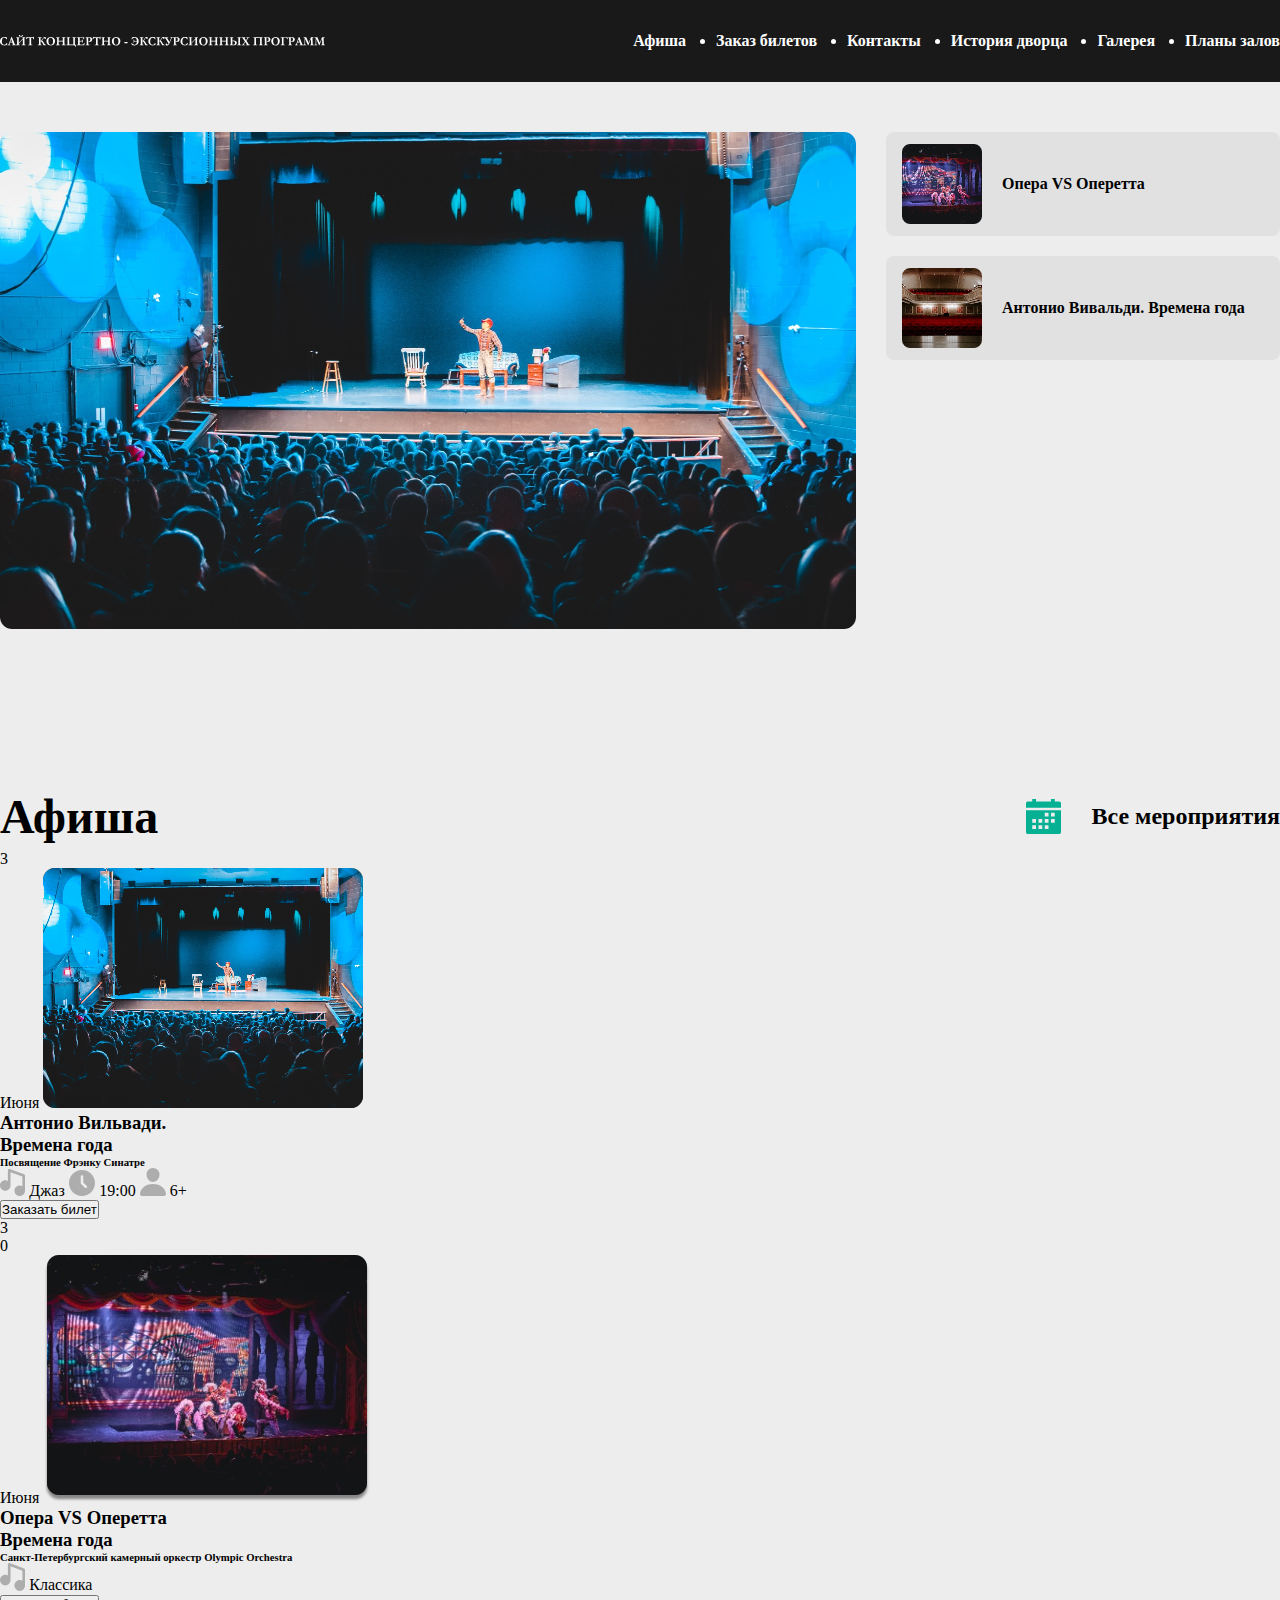
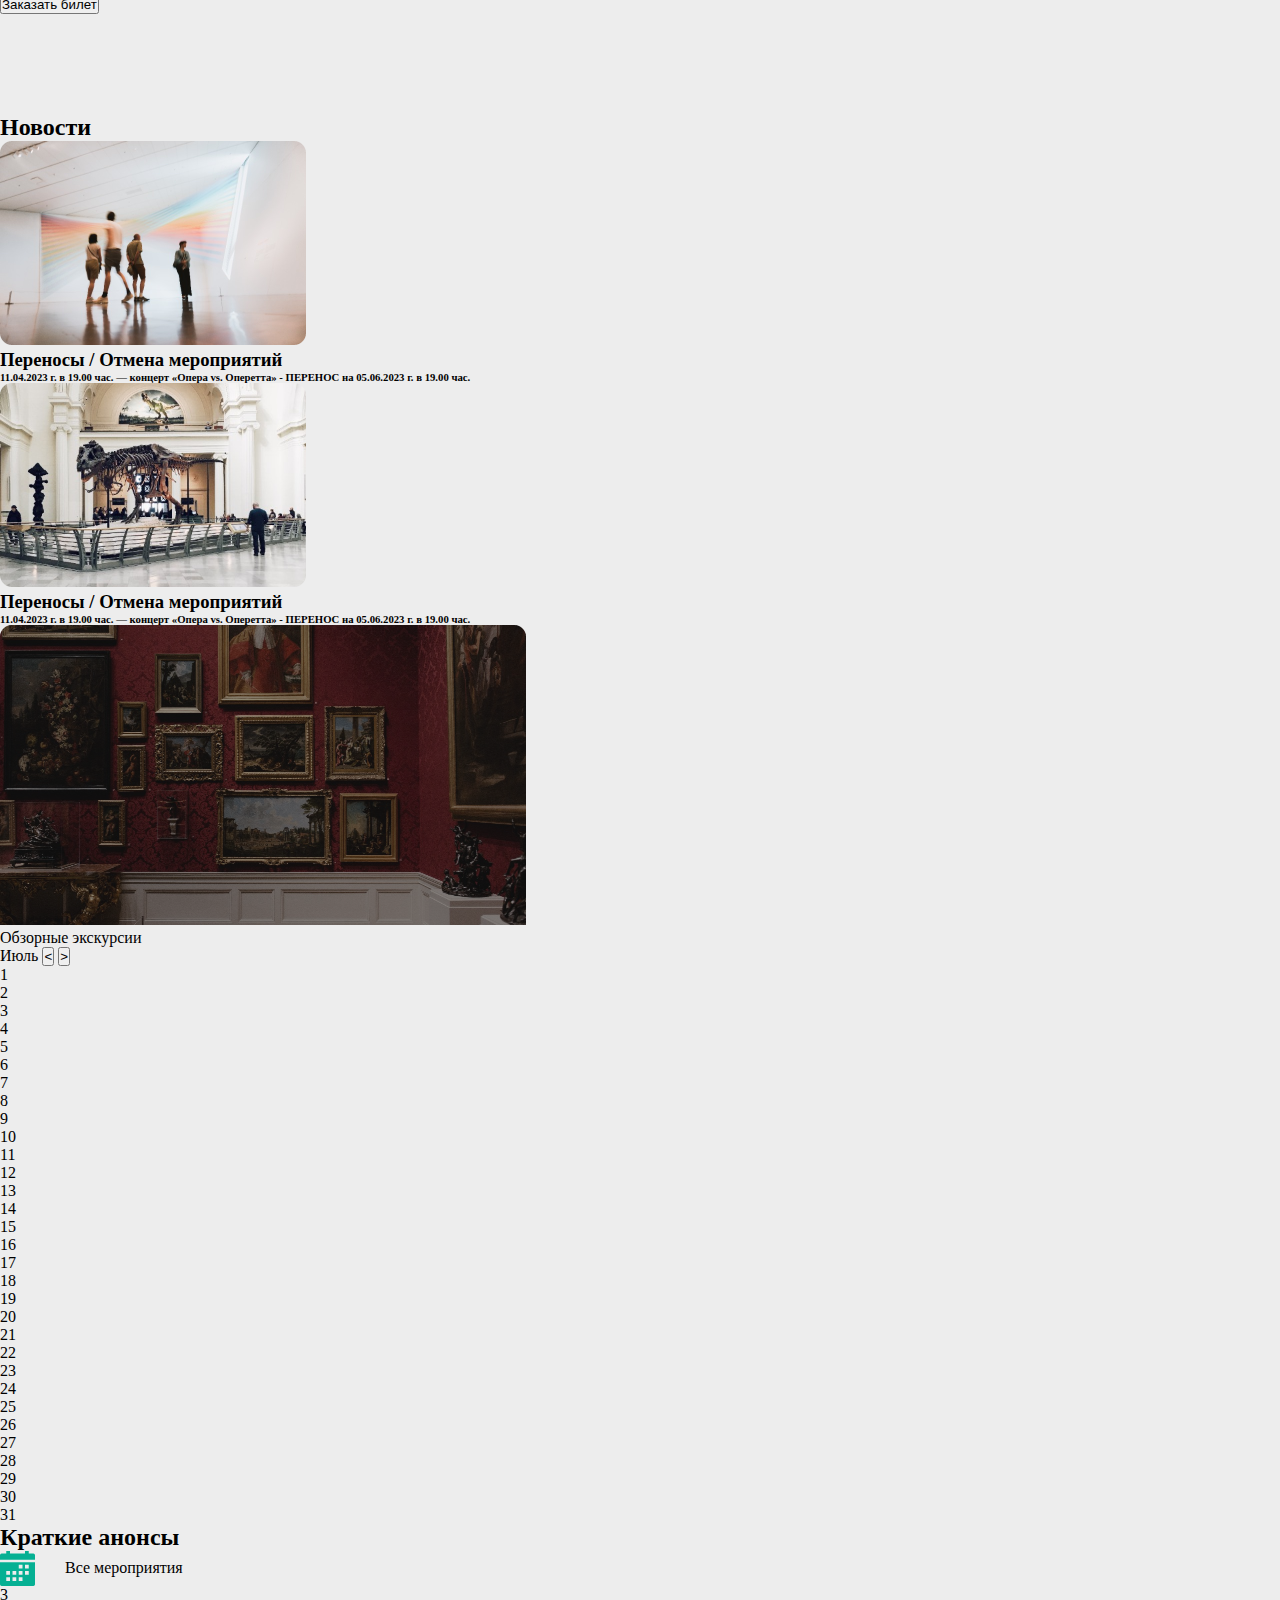
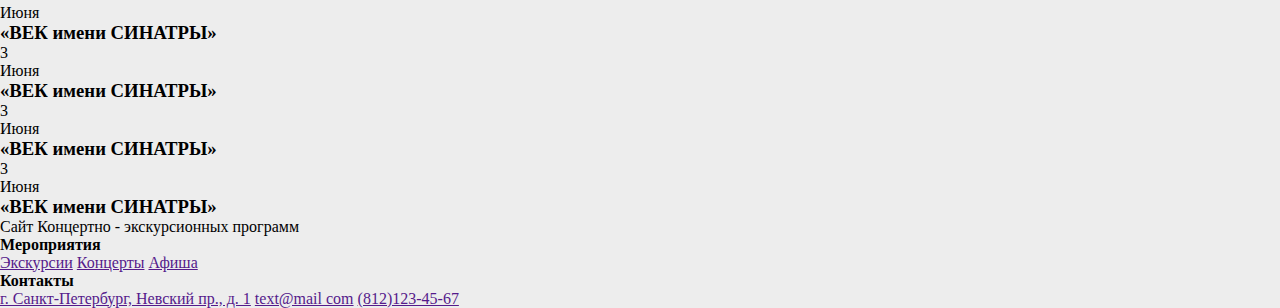
==== work_1/index.html @ 7ea6c407 "Add files via upload" ====
<!DOCTYPE html>
<html lang="en">
<head>
	<meta charset="UTF-8">
	<meta name="viewport" content="width=device-width, initial-scale=1.0">
	<title>Afisha</title>
	<link rel="stylesheet" href="assets/style/style.css">
</head>
<body>
	<header>
		<div class="header__container">
			<img src="assets/img/logo.svg" alt="logo" class="logo"/>

		<nav>
			<ul>
				<li><a href="#">Афиша</a></li>
				<li><a href="#">Заказ билетов</a></li>
				<li><a href="#">Контакты</a></li>
				<li><a href="#">История дворца</a></li>
				<li><a href="#">Галерея</a></li>
				<li><a href="#">Планы залов</a></li>
			</ul>
		</nav>
		</div>
	</header>

	<main>
		<section class="slider">
			<figure class="slider__item">
				<img src="assets/img/slider__main-image.png" alt="slider image">
			</figure>

			<div class="slider__items">
				<figure class="slider__item">
				<img src="assets/img/slider__image-1.png" alt="slider image">
				<figcaption>Опера VS Оперетта</figcaption>
			</figure>

			<figure class="slider__item">
				<img src="assets/img/slider__image-2.png" alt="slider image">
				<figcaption>Антонио Вивальди. Времена года</figcaption>
			</figure>
			</div>
		</section>

		<section class="poster">
			<div class="poster__header">
				<h2 class="poster__title">Афиша</h2>
				<div class="poster__filter">
					<img src="assets/img/Vector.png" alt="vector calender" class="poster__filter-img">
					<span class="poster__filter-title">Все мероприятия</span>
				</div>
			</div>

			<div class="poster__main">
				<article class="poster__item">
					<time>3<br/>Июня</time>
					<img src="assets/img/poster__image-1.png" alt="poster img"/>
					<h3>Антонио Вильвади.<br/>
					Времена года</h3>
					<h6>Посвящение Фрэнку Синатре</h6>

					<div class="poster__options">
						<img src="assets/img/Vector-2.svg" alt="Vector" />
						<span>Джаз</span>

						<img src="assets/img/Vector-1.svg" alt="vector"/>
						<span>19:00</span>

						<img src="assets/img/Vector.svg" alt="Vector">
						<span>6+</span>
					</div>

					<button>Заказать билет</button>
				</article>

				<article class="poster__item">
					<time>3<br/>0<br/>Июня</time>
					<img src="assets/img/poster__image-2.png" alt="poster img"/>
					<h3>Опера VS Оперетта<br/>
					Времена года</h3>
					<h6>Санкт-Петербургский камерный оркестр Olympic Orchestra</h6>

					<div class="poster__options">
						<img src="assets/img/Vector-2.svg" alt="Vector" />
						<span>Классика</span>
					</div>

					<button>Заказать билет</button>
				</article>
			</div>
		</section>


		<section class="news">
			<h2>Новости</h2>

			<article class="news__item">
				<img src="assets/img/news__image-1.png" alt="news image">
				<h3>Переносы / Отмена мероприятий</h3>
				<h6>11.04.2023 г. в 19.00 час. — концерт «Опера vs. Оперетта» - ПЕРЕНОС на 05.06.2023 г. в 19.00 час.</h6>
			</article>

			<article class="news__item">
				<img src="assets/img/news__image-2.png" alt="news image">
				<h3>Переносы / Отмена мероприятий</h3>
				<h6>11.04.2023 г. в 19.00 час. — концерт «Опера vs. Оперетта» - ПЕРЕНОС на 05.06.2023 г. в 19.00 час.</h6>
			</article>
		</section>

		<div class="calendar">
			<figure>
				<img src="assets/img/calendar__image.png" alt="calendar image" />
				<figcaption>Обзорные экскурсии</figcaption>
			</figure>
			<div class="calendar__main">
				<div class="calendar__controll">
					<span>Июль</span>
					<button><</button>
					<button>></button>
				</div>

				<ul>
					<li>1</li>
					<li>2</li>
					<li>3</li>
					<li>4</li>
					<li>5</li>
					<li>6</li>
					<li>7</li>
					<li>8</li>
					<li>9</li>
					<li>10</li>
					<li>11</li>
					<li>12</li>
					<li>13</li>
					<li>14</li>
					<li>15</li>
					<li>16</li>
					<li>17</li>
					<li>18</li>
					<li>19</li>
					<li>20</li>
					<li>21</li>
					<li>22</li>
					<li>23</li>
					<li>24</li>
					<li>25</li>
					<li>26</li>
					<li>27</li>
					<li>28</li>
					<li>29</li>
					<li>30</li>
					<li>31</li>
				</ul>
			</div>
		</div>


		<section class="announcement">
			<div class="announcement__header">
				<h2>Краткие анонсы</h2>

				<div class="poster__filter">
					<img src="assets/img/Vector.png" alt="vector calender">
					<span>Все мероприятия</span>
				</div>
			</div>

			<div class="announcement__main">
				<time>3<br/>Июня</time>
				<h3>«ВЕК имени СИНАТРЫ»</h3>

				<time>3<br/>Июня</time>
				<h3>«ВЕК имени СИНАТРЫ»</h3>

				<time>3<br/>Июня</time>
				<h3>«ВЕК имени СИНАТРЫ»</h3>

				<time>3<br/>Июня</time>
				<h3>«ВЕК имени СИНАТРЫ»</h3>
			</div>
		</section>
	</main>

	<footer>
		<span class="logo">
			Сайт Концертно - экскурсионных программ
		</span>

		<div class="footer__col-1">
			<h4>Мероприятия</h4>
			<a href="">Экскурсии</a>
			<a href="">Концерты</a>
			<a href="">Афиша</a>
		</div>

		<div class="footer__col-2">
			<h4>Контакты</h4>

			<a href="">г. Санкт-Петербург, Невский пр., д. 1</a>
			<a href="">text@mail
			com</a>

			<a href="">(812)123-45-67</a>
		</div>
	</footer>

	<script src="assets/script/main.js"></script>
</body>
</html>
---- work_1/assets/style/style.css ----
:root{
	--background-black: rgb(25, 25, 25);
	--background--accent: rgb(5, 176, 147);
	--background-grey: rgba(25, 25, 25, 0.05);
}
*{
	padding: 0;
	margin: 0;
	box-sizing: border-box;
}
body{
	background: rgb(237, 237, 237);
}

header{
	background: var(--background-black);
}
.header__container{
	max-width: 1296px;
	margin: auto;
	padding: 32px 0;
	display: flex;
	justify-content: space-between;
}
header ul{
	display: flex;
	gap:30px;
}

header li{
	font-size: 16px;
	font-weight: 600;
	color: white;
}
header li:first-child{
	list-style: none;
}

header a{
	text-decoration: none;
	color: white;
}

main{
	max-width: 1296px;
	margin: 0 auto;
}


.slider{
	display:flex;
	gap:30px;
	margin: 50px auto;
	font-size: 16px;
	font-weight: 600;
}
.slider__items .slider__item{
	display: flex;
	align-items: center;
	background: var(--background-grey);
	border-radius: 8px;
	padding: 12px 16px;
	gap:20px;
}
.slider__items{
	display: flex;
	flex-direction: column;
	gap:20px;
	width: 100%;
}

.poster{
	padding: 100px 0;
}
.poster__title{
	font-size: 48px;
	font-weight: 700;
	line-height: 140%;
	letter-spacing: 0;
}
.poster__header{
	display: flex;
	justify-content: space-between;
}
.poster__filter-title{
	font-size: 24px;
	font-weight: 700;
}
.poster__filter-img{
	width: 35px;
	height: 35px;
}
.poster__filter{
	display: flex;
	align-items: center;
	gap: 30px;
}
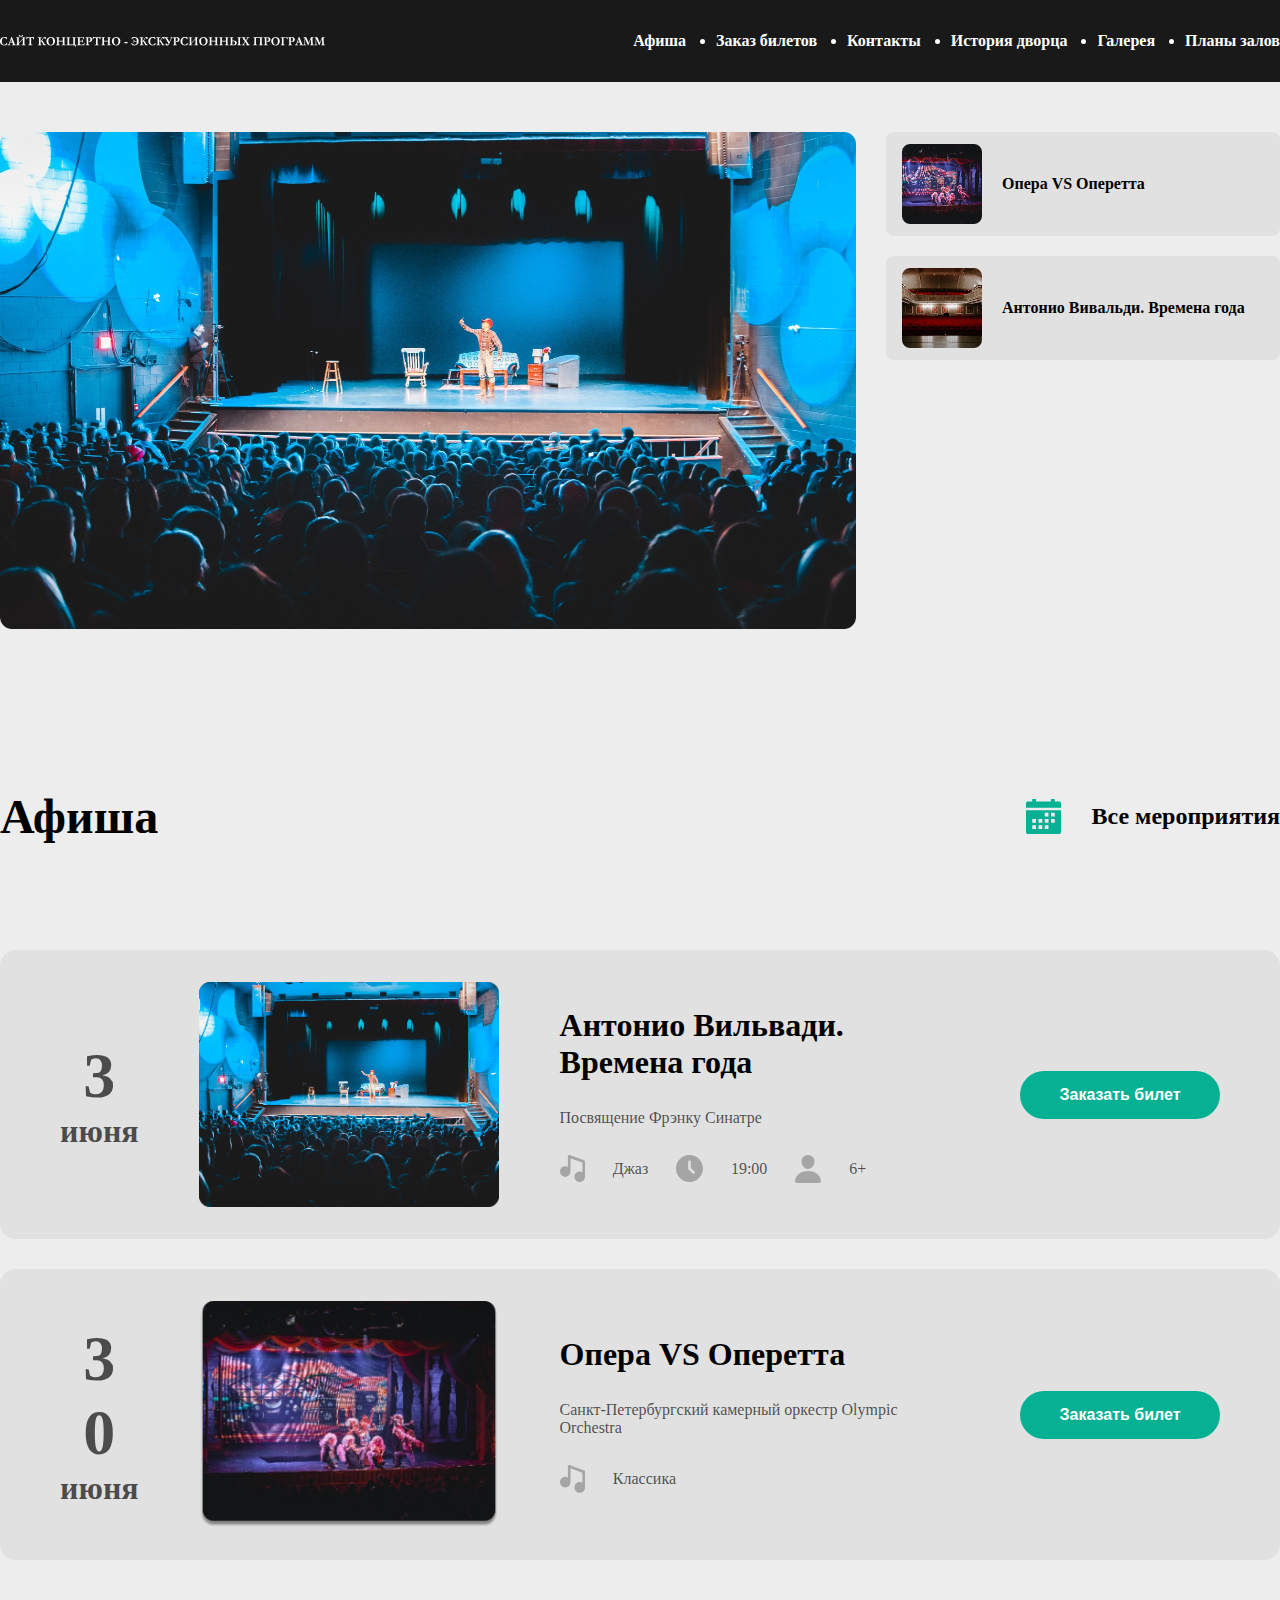
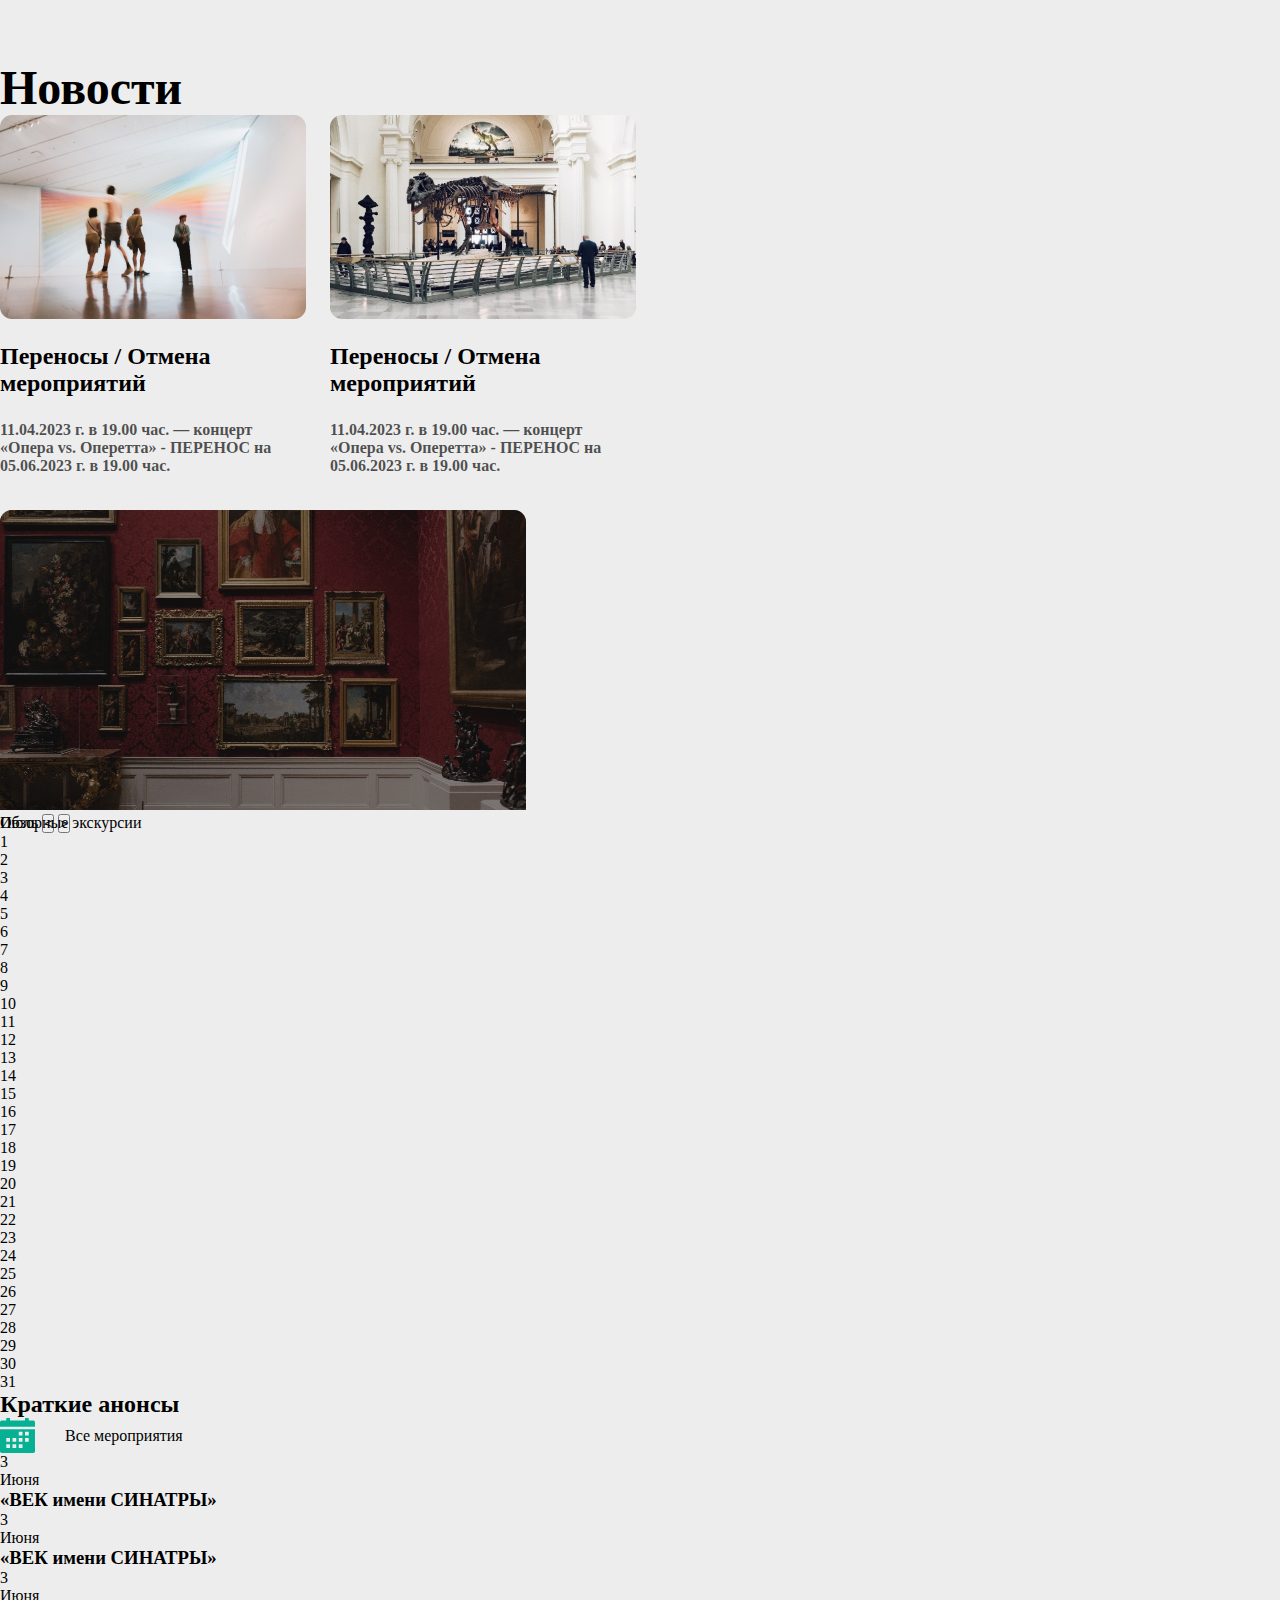
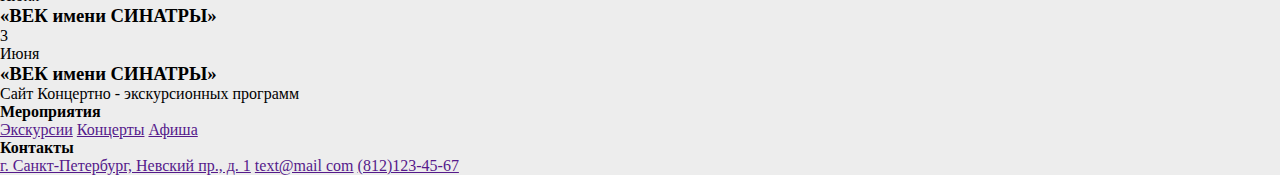
==== commit 1ac4d5dc: "Add files via upload" ====
--- a/work_1/index.html
+++ b/work_1/index.html
@@ -54,40 +54,50 @@
 
 			<div class="poster__main">
 				<article class="poster__item">
-					<time>3<br/>Июня</time>
-					<img src="assets/img/poster__image-1.png" alt="poster img"/>
-					<h3>Антонио Вильвади.<br/>
-					Времена года</h3>
-					<h6>Посвящение Фрэнку Синатре</h6>
-
-					<div class="poster__options">
-						<img src="assets/img/Vector-2.svg" alt="Vector" />
-						<span>Джаз</span>
-
-						<img src="assets/img/Vector-1.svg" alt="vector"/>
-						<span>19:00</span>
-
-						<img src="assets/img/Vector.svg" alt="Vector">
-						<span>6+</span>
+					<time><span class="poster__day">3</span><br/><span class="poster__month">июня</span></time>
+					<img src="assets/img/poster__image-1.png" alt="poster img" class="poster__img" />
+					<div class="poster__info">
+						<h3 class="poster-item__title">Антонио Вильвади. Времена года</h3>
+					<h6 class="poster-item__subtitle">Посвящение Фрэнку Синатре</h6>
+
+						<div class="poster__options">
+							<img src="assets/img/Vector-2.svg" alt="Vector" />
+							<span>Джаз</span>
+
+							<img src="assets/img/Vector-1.svg" alt="vector"/>
+							<span>19:00</span>
+
+							<img src="assets/img/Vector.svg" alt="Vector">
+							<span>6+</span>
+						</div>
 					</div>
 
-					<button>Заказать билет</button>
+		
+
+<button class="poster-item__button">Заказать билет</button>
 				</article>
 
+
 				<article class="poster__item">
-					<time>3<br/>0<br/>Июня</time>
-					<img src="assets/img/poster__image-2.png" alt="poster img"/>
-					<h3>Опера VS Оперетта<br/>
-					Времена года</h3>
-					<h6>Санкт-Петербургский камерный оркестр Olympic Orchestra</h6>
-
-					<div class="poster__options">
-						<img src="assets/img/Vector-2.svg" alt="Vector" />
-						<span>Классика</span>
+					<time><span class="poster__day">3 <br/> 0</span><br/><span class="poster__month">июня</span></time>
+					<img src="assets/img/poster__image-2.png" alt="poster img" class="poster__img" />
+
+					<div class="poster__info">
+						<h3 class="poster-item__title">Опера VS Оперетта</h3>
+					<h6 class="poster-item__subtitle">Санкт-Петербургский камерный оркестр Olympic Orchestra</h6>
+
+						<div class="poster__options">
+							<img src="assets/img/Vector-2.svg" alt="Vector" />
+							<span>Классика</span>
+						</div>
 					</div>
 
-					<button>Заказать билет</button>
+		
+
+<button class="poster-item__button">Заказать билет</button>
 				</article>
+
+				
 			</div>
 		</section>
 
@@ -95,7 +105,8 @@
 		<section class="news">
 			<h2>Новости</h2>
 
-			<article class="news__item">
+			<div class="news__items">
+				<article class="news__item">
 				<img src="assets/img/news__image-1.png" alt="news image">
 				<h3>Переносы / Отмена мероприятий</h3>
 				<h6>11.04.2023 г. в 19.00 час. — концерт «Опера vs. Оперетта» - ПЕРЕНОС на 05.06.2023 г. в 19.00 час.</h6>
@@ -106,10 +117,11 @@
 				<h3>Переносы / Отмена мероприятий</h3>
 				<h6>11.04.2023 г. в 19.00 час. — концерт «Опера vs. Оперетта» - ПЕРЕНОС на 05.06.2023 г. в 19.00 час.</h6>
 			</article>
+			</div>
 		</section>
 
 		<div class="calendar">
-			<figure>
+			<figure class="calendar__image">
 				<img src="assets/img/calendar__image.png" alt="calendar image" />
 				<figcaption>Обзорные экскурсии</figcaption>
 			</figure>
--- a/work_1/assets/style/style.css
+++ b/work_1/assets/style/style.css
@@ -1,7 +1,8 @@
 :root{
 	--background-black: rgb(25, 25, 25);
-	--background--accent: rgb(5, 176, 147);
+	--background-accent: rgb(5, 176, 147);
 	--background-grey: rgba(25, 25, 25, 0.05);
+	--black-075: rgba(25,25,25,0.75);
 }
 *{
 	padding: 0;
@@ -94,4 +95,111 @@
 	display: flex;
 	align-items: center;
 	gap: 30px;
+}
+
+
+.poster__main{
+	display: flex;
+	flex-direction: column;
+	gap:30px;
+	margin-top: 100px;
+}
+.poster__item{
+	display: flex;
+	align-items: center;
+	justify-content: space-between;
+	background: var(--background-grey);
+	padding: 32px 60px;
+	border-radius: 16px;
+}
+.poster__item time{
+	text-align: center;
+}
+.poster__day{
+	font-size: 64px;
+	font-weight: 700;
+	color: var(--black-075);
+}
+.poster__month{
+	font-size: 32px;
+	font-weight: 700;
+	color: var(--black-075);
+}
+.poster-item__title{
+	font-size: 32px;
+	font-weight: 700;
+}
+.poster-item__subtitle{
+	font-size: 16px;
+	font-weight: 400;
+	color: var(--black-075);
+}
+.poster__options{
+	color: var(--black-075);
+	display: flex;
+	gap: 28px;
+	font-size: 16px;
+	align-items: center;
+}
+.poster-item__button{
+	background: var(--background-accent);
+	border-radius: 50px;
+	padding: 15px 30px;
+	color: white;
+	font-size: 16px;
+	font-weight: 600;
+	border: none;
+	cursor: pointer;
+	width: 200px;
+	white-space: nowrap;
+}
+.poster__info{
+	display: flex;
+	flex-direction: column;
+	gap: 28px;
+	width: 400px;
+}
+.poster__img{
+	max-width: 300px;
+}
+
+
+.news__items{
+	display: flex;
+	gap: 24px;
+}
+.news h2{
+	font-size: 48px;
+	font-weight: 700;
+}
+.news{
+	display: inline-block;
+}
+.news__item{
+	display: flex;
+	flex-direction: column;
+	gap:24px;
+	width: 306px;
+	height: 395px;
+}
+.news__item h3{
+	font-size: 24px;
+	font-weight: 700;
+}
+.news__item h6{
+	font-size: 16px;
+	color: var(--black-075);
+}
+
+
+.calendar__image{
+	position: relative;
+}
+.calender__image img{
+	width: 100%;
+	height: 100%;
+	object-fit: cover;
+}
+.calendar__image figcaption{
+	position: absolute;
 }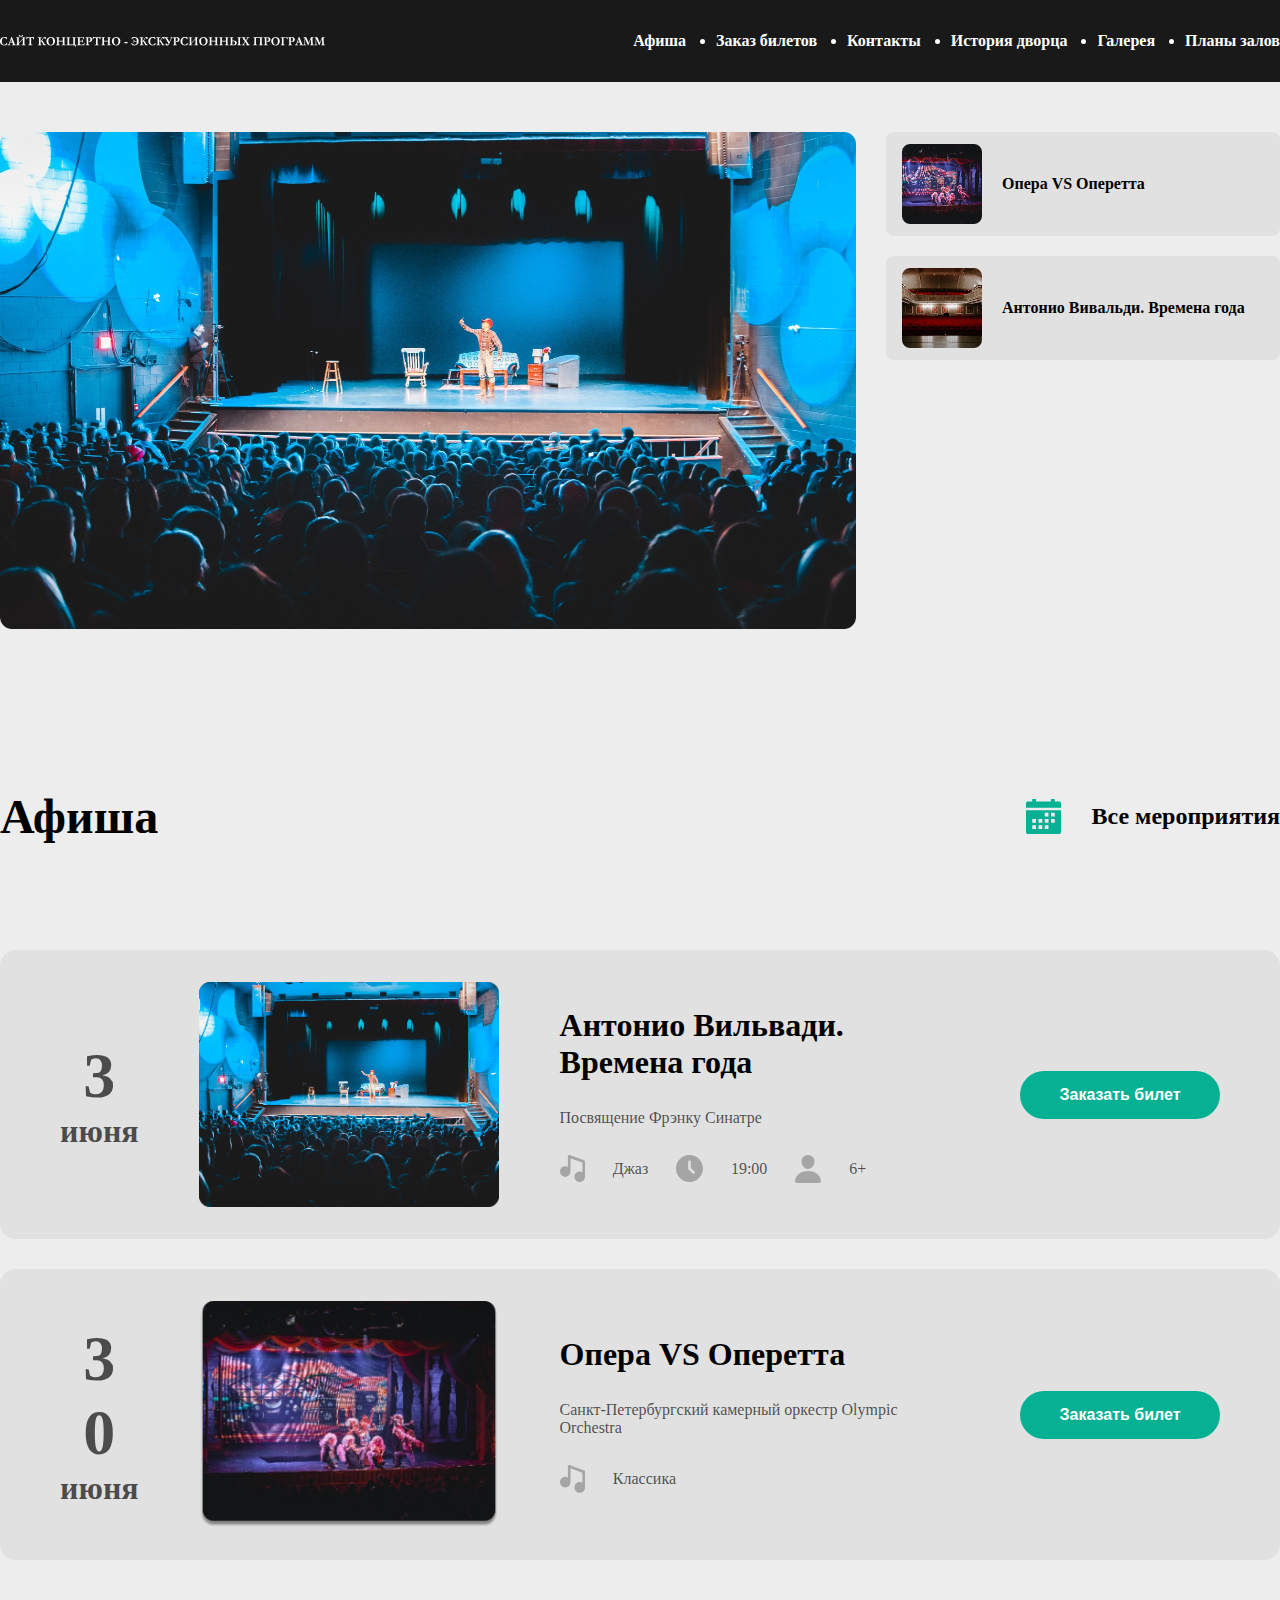
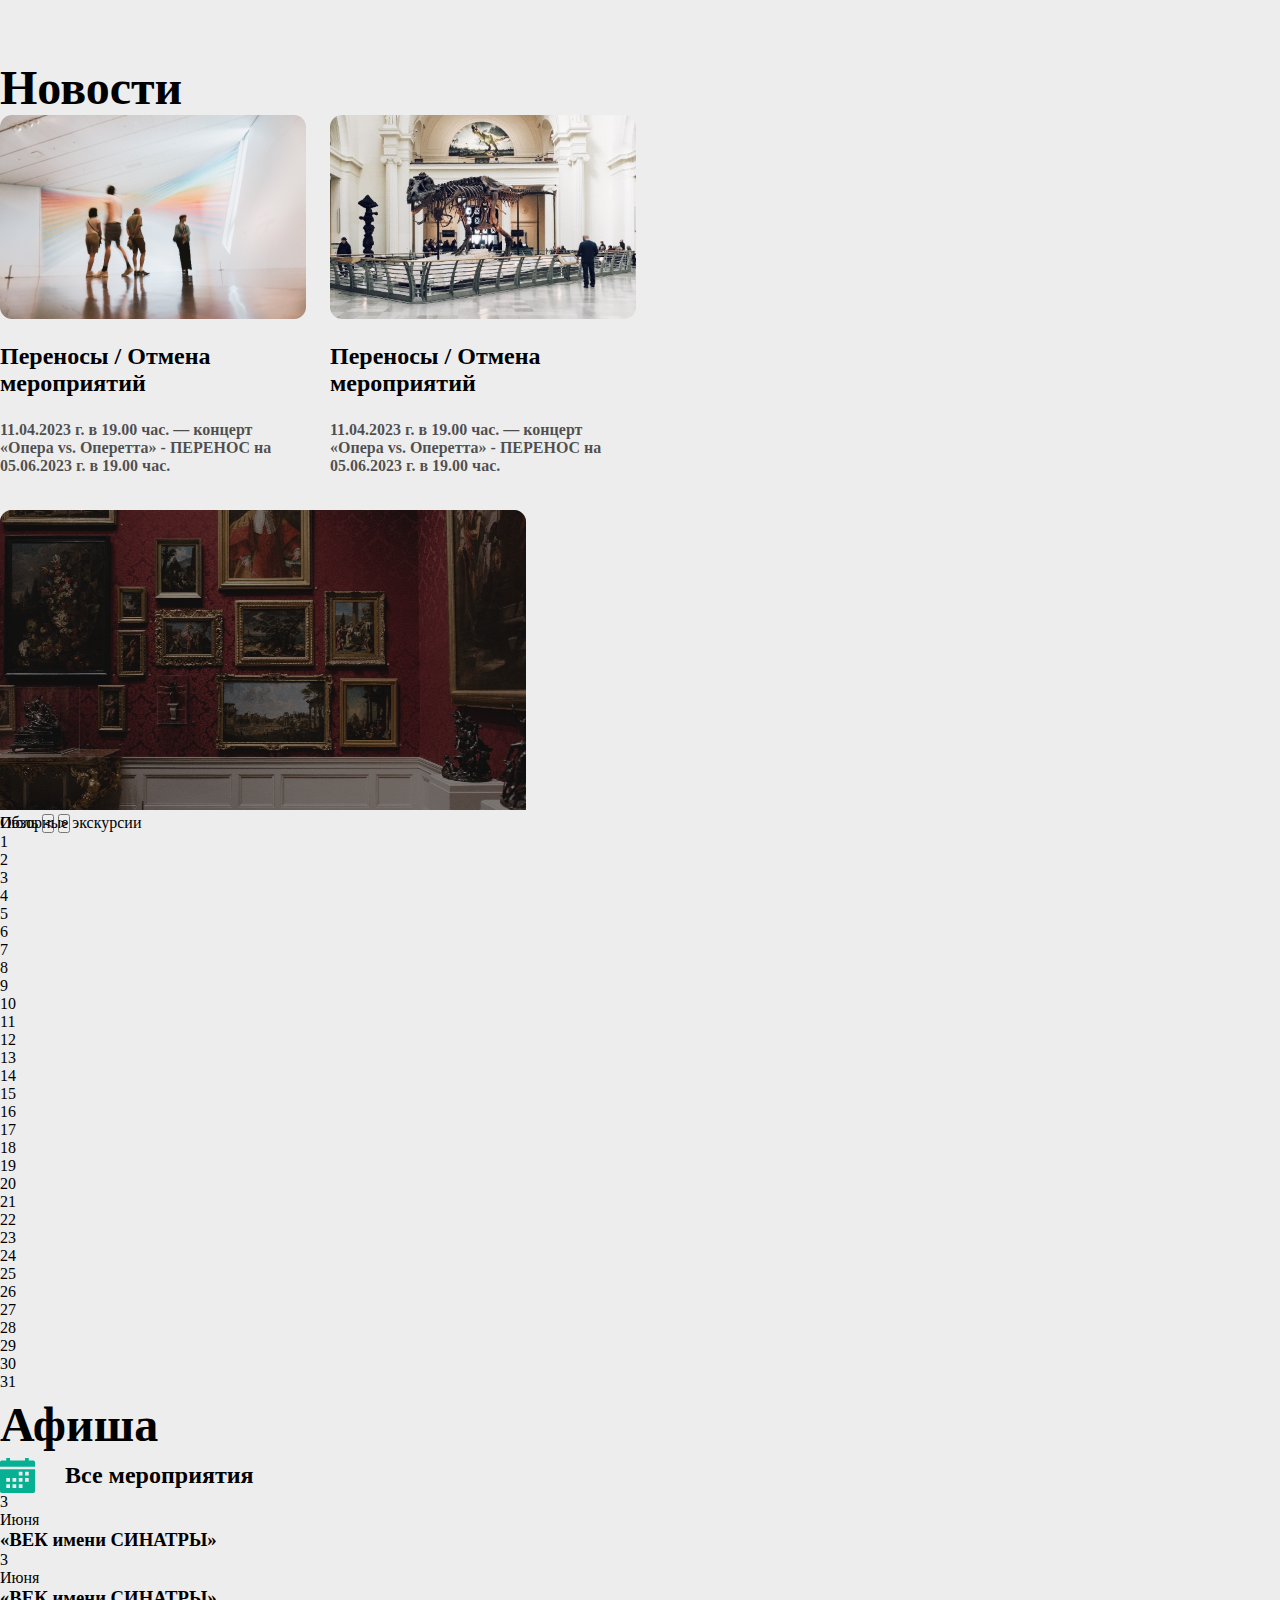
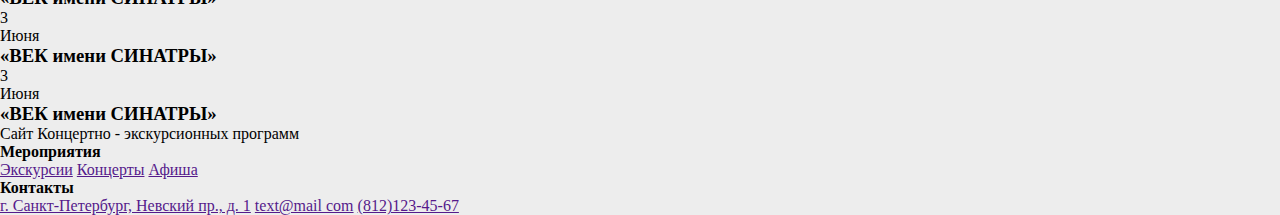
==== commit ecc3516d: "Add files via upload" ====
--- a/work_1/index.html
+++ b/work_1/index.html
@@ -127,42 +127,42 @@
 			</figure>
 			<div class="calendar__main">
 				<div class="calendar__controll">
-					<span>Июль</span>
-					<button><</button>
-					<button>></button>
+					<span class="calendar__month">Июль</span>
+					<button class="controll__prev"><</button>
+					<button class="controll__next">></button>
 				</div>
 
-				<ul>
+				<ul class="calendar__day">
 					<li>1</li>
-					<li>2</li>
+					<li class="calendar__active">2</li>
 					<li>3</li>
 					<li>4</li>
-					<li>5</li>
+					<li class="calendar__active">5</li>
 					<li>6</li>
-					<li>7</li>
+					<li class="calendar__active">7</li>
 					<li>8</li>
-					<li>9</li>
+					<li class="calendar__active">9</li>
 					<li>10</li>
 					<li>11</li>
-					<li>12</li>
+					<li class="calendar__active">12</li>
 					<li>13</li>
-					<li>14</li>
+					<li class="calendar__active">14</li>
 					<li>15</li>
-					<li>16</li>
+					<li class="calendar__active">16</li>
 					<li>17</li>
 					<li>18</li>
-					<li>19</li>
+					<li class="calendar__active">19</li>
 					<li>20</li>
-					<li>21</li>
+					<li class="calendar__active">21</li>
 					<li>22</li>
-					<li>23</li>
+					<li class="calendar__active">23</li>
 					<li>24</li>
 					<li>25</li>
-					<li>26</li>
+					<li class="calendar__active">26</li>
 					<li>27</li>
-					<li>28</li>
+					<li class="calendar__active">28</li>
 					<li>29</li>
-					<li>30</li>
+					<li class="calendar__active">30</li>
 					<li>31</li>
 				</ul>
 			</div>
@@ -171,12 +171,10 @@
 
 		<section class="announcement">
 			<div class="announcement__header">
-				<h2>Краткие анонсы</h2>
-
+				<h2 class="poster__title">Афиша</h2>
 				<div class="poster__filter">
-					<img src="assets/img/Vector.png" alt="vector calender">
-					<span>Все мероприятия</span>
-				</div>
+					<img src="assets/img/Vector.png" alt="vector calender" class="poster__filter-img">
+					<span class="poster__filter-title">Все мероприятия</span>
 			</div>
 
 			<div class="announcement__main">
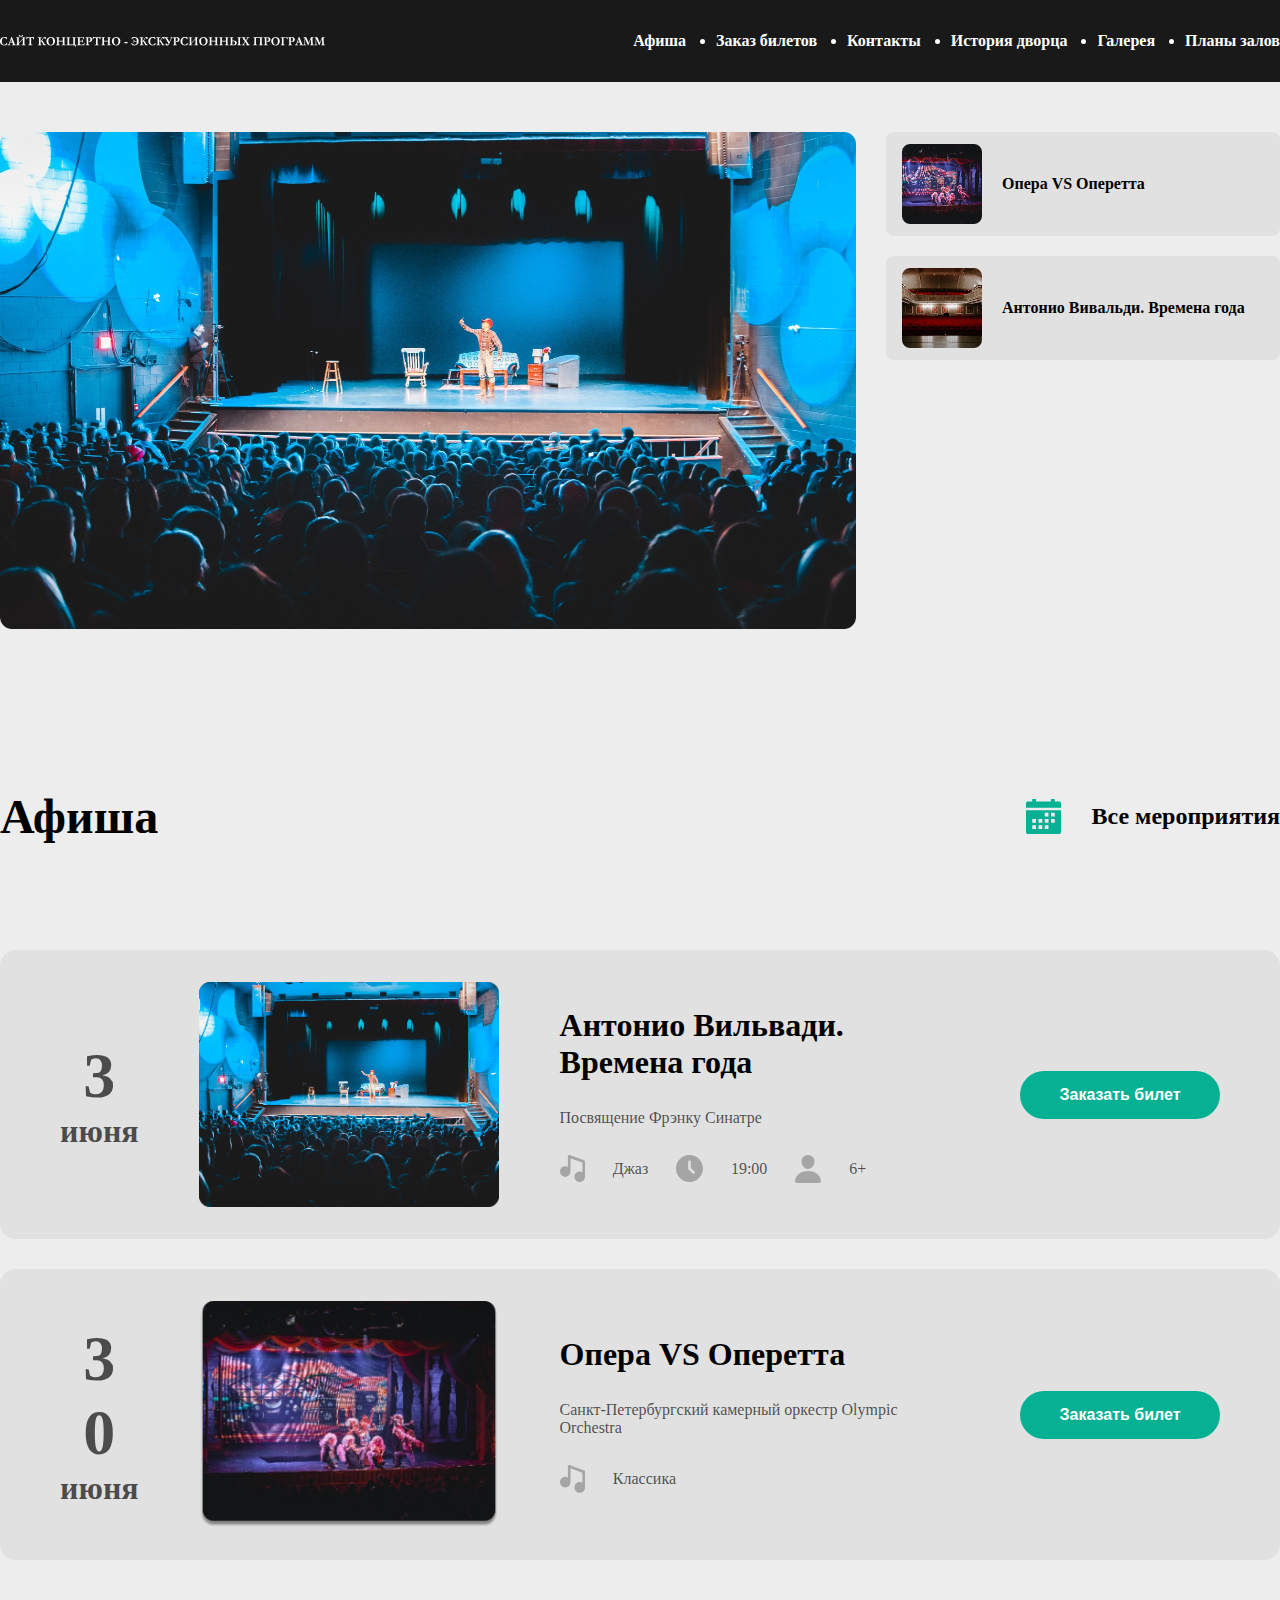
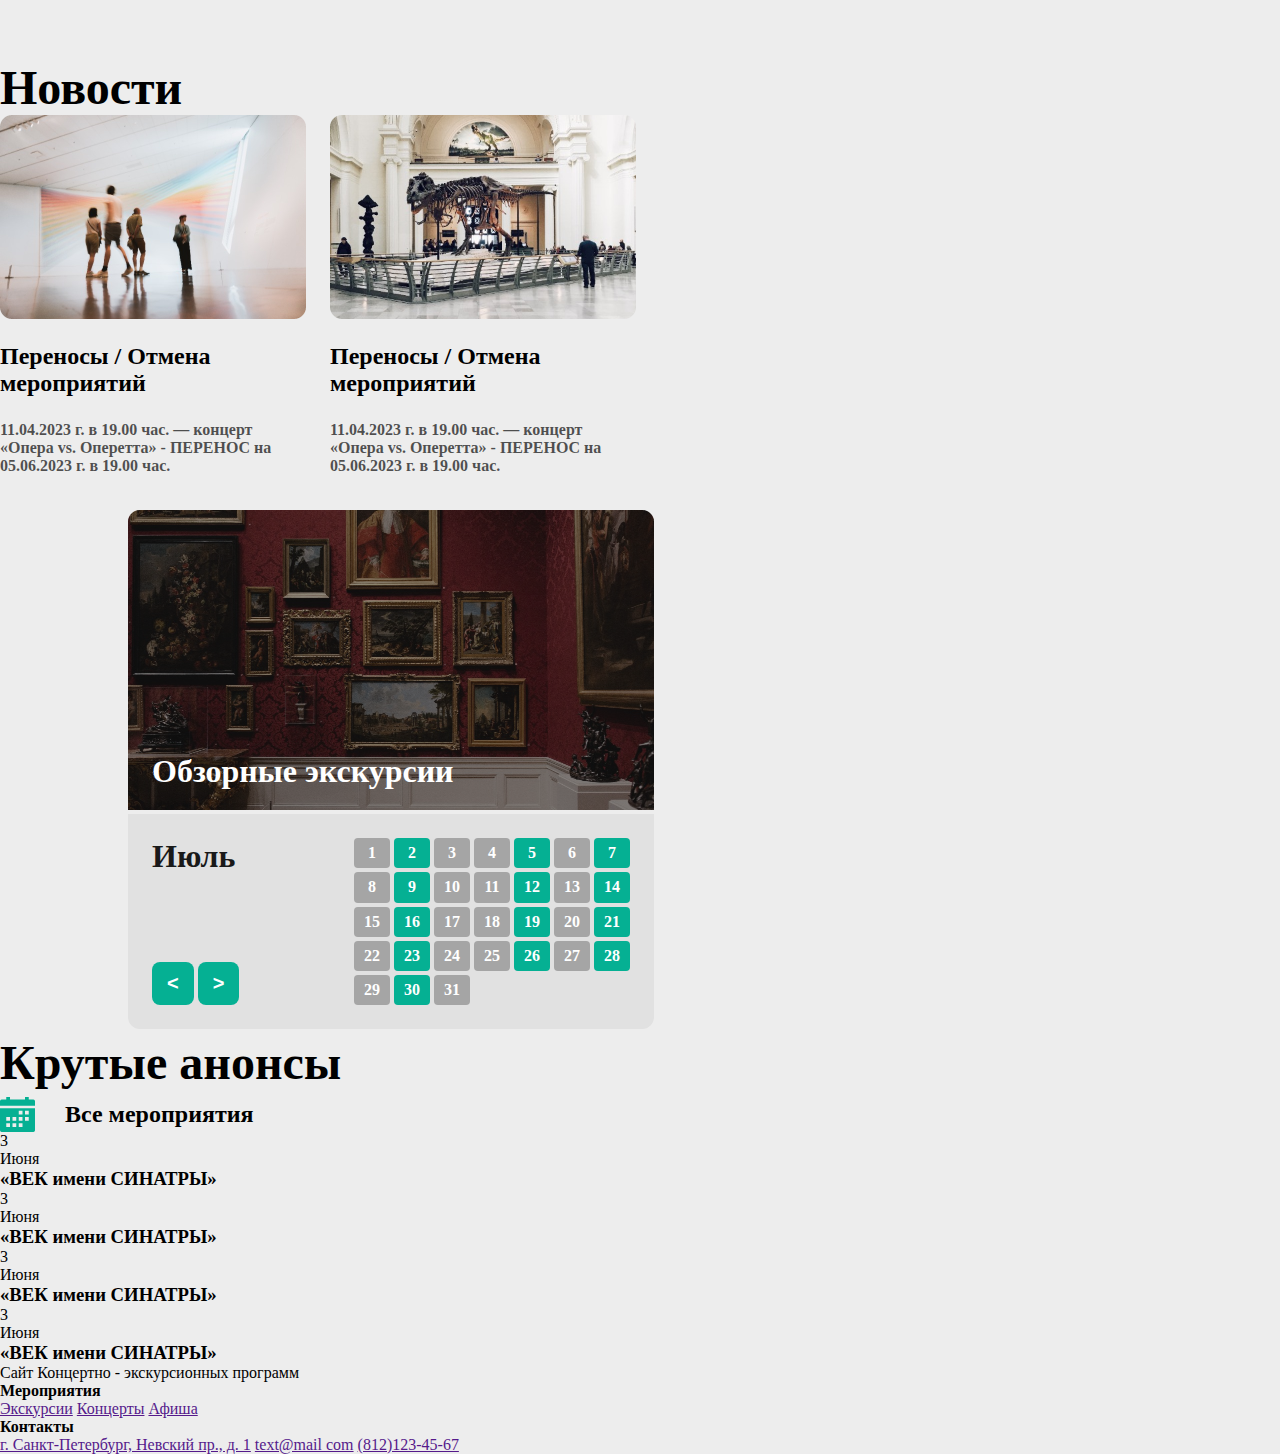
==== commit e05f3224: "Add files via upload" ====
--- a/work_1/index.html
+++ b/work_1/index.html
@@ -102,7 +102,8 @@
 		</section>
 
 
-		<section class="news">
+		<div class="infomation__sector">
+			<section class="news">
 			<h2>Новости</h2>
 
 			<div class="news__items">
@@ -120,7 +121,8 @@
 			</div>
 		</section>
 
-		<div class="calendar">
+		
+			<div class="calendar">
 			<figure class="calendar__image">
 				<img src="assets/img/calendar__image.png" alt="calendar image" />
 				<figcaption>Обзорные экскурсии</figcaption>
@@ -167,27 +169,29 @@
 				</ul>
 			</div>
 		</div>
+		</div>
 
 
 		<section class="announcement">
 			<div class="announcement__header">
-				<h2 class="poster__title">Афиша</h2>
+				<h2 class="poster__title">Крутые анонсы</h2>
 				<div class="poster__filter">
 					<img src="assets/img/Vector.png" alt="vector calender" class="poster__filter-img">
 					<span class="poster__filter-title">Все мероприятия</span>
+			    </div>
 			</div>
 
 			<div class="announcement__main">
-				<time>3<br/>Июня</time>
-				<h3>«ВЕК имени СИНАТРЫ»</h3>
-
-				<time>3<br/>Июня</time>
-				<h3>«ВЕК имени СИНАТРЫ»</h3>
-
-				<time>3<br/>Июня</time>
-				<h3>«ВЕК имени СИНАТРЫ»</h3>
-
-				<time>3<br/>Июня</time>
+				<time><span class="announcement__day">3</span><br/>Июня</time>
+				<h3>«ВЕК имени СИНАТРЫ»</h3>
+
+				<time><span class="announcement__day">3</span><br/>Июня</time>
+				<h3>«ВЕК имени СИНАТРЫ»</h3>
+
+				<time><span class="announcement__day">3</span><br/>Июня</time>
+				<h3>«ВЕК имени СИНАТРЫ»</h3>
+
+				<time><span class="announcement__day">3</span><br/>Июня</time>
 				<h3>«ВЕК имени СИНАТРЫ»</h3>
 			</div>
 		</section>
@@ -200,9 +204,11 @@
 
 		<div class="footer__col-1">
 			<h4>Мероприятия</h4>
-			<a href="">Экскурсии</a>
-			<a href="">Концерты</a>
-			<a href="">Афиша</a>
+			<div class="footer__content">
+				<a href="">Экскурсии</a>
+				<a href="">Концерты</a>
+				<a href="">Афиша</a>
+			</div>
 		</div>
 
 		<div class="footer__col-2">
--- a/work_1/assets/style/style.css
+++ b/work_1/assets/style/style.css
@@ -192,14 +192,64 @@
 }
 
 
+.calendar{
+	display: inline-block;
+	margin-left: 10%;
+}
 .calendar__image{
 	position: relative;
 }
-.calender__image img{
-	width: 100%;
-	height: 100%;
-	object-fit: cover;
-}
 .calendar__image figcaption{
 	position: absolute;
+	left: 24px;
+	bottom: 24px;
+
+	font-size: 32px;
+	font-weight: 700;
+	color: white;
+}
+
+.calendar__main{
+	padding: 24px;
+	display: flex;
+	justify-content: space-between;
+	background-color: var(--background-grey);
+	border-radius: 0 0 12px 12px;
+}
+.calendar__day{
+	display: grid;
+	grid-template-columns: repeat(7, 1fr);
+	grid-column-gap: 4px;
+	grid-row-gap: 4px;
+}
+.calendar__day li{
+	list-style: none;
+	background: rgba(25, 25, 25, 0.3);
+	padding: 6px 10px;
+	text-align: center;
+	border-radius: 4px;
+	color: white;
+	font-size: 16px;
+	font-weight: 600;
+}
+
+.calendar__day li.calendar__active{
+	background: var(--background-accent);
+}
+.calendar__month{
+	color: rgb(25, 25, 25);
+	font-size: 32px;
+	font-weight: 700;
+	display: block;
+}
+
+.controll__prev, .controll__next{
+	padding: 10px 15px;
+	background: var(--background-accent);
+	font-size: 20px;
+	font-weight: 700;
+	border-radius: 8px;
+	border: none; 
+	color: white;
+	margin-top: 100%;
 }